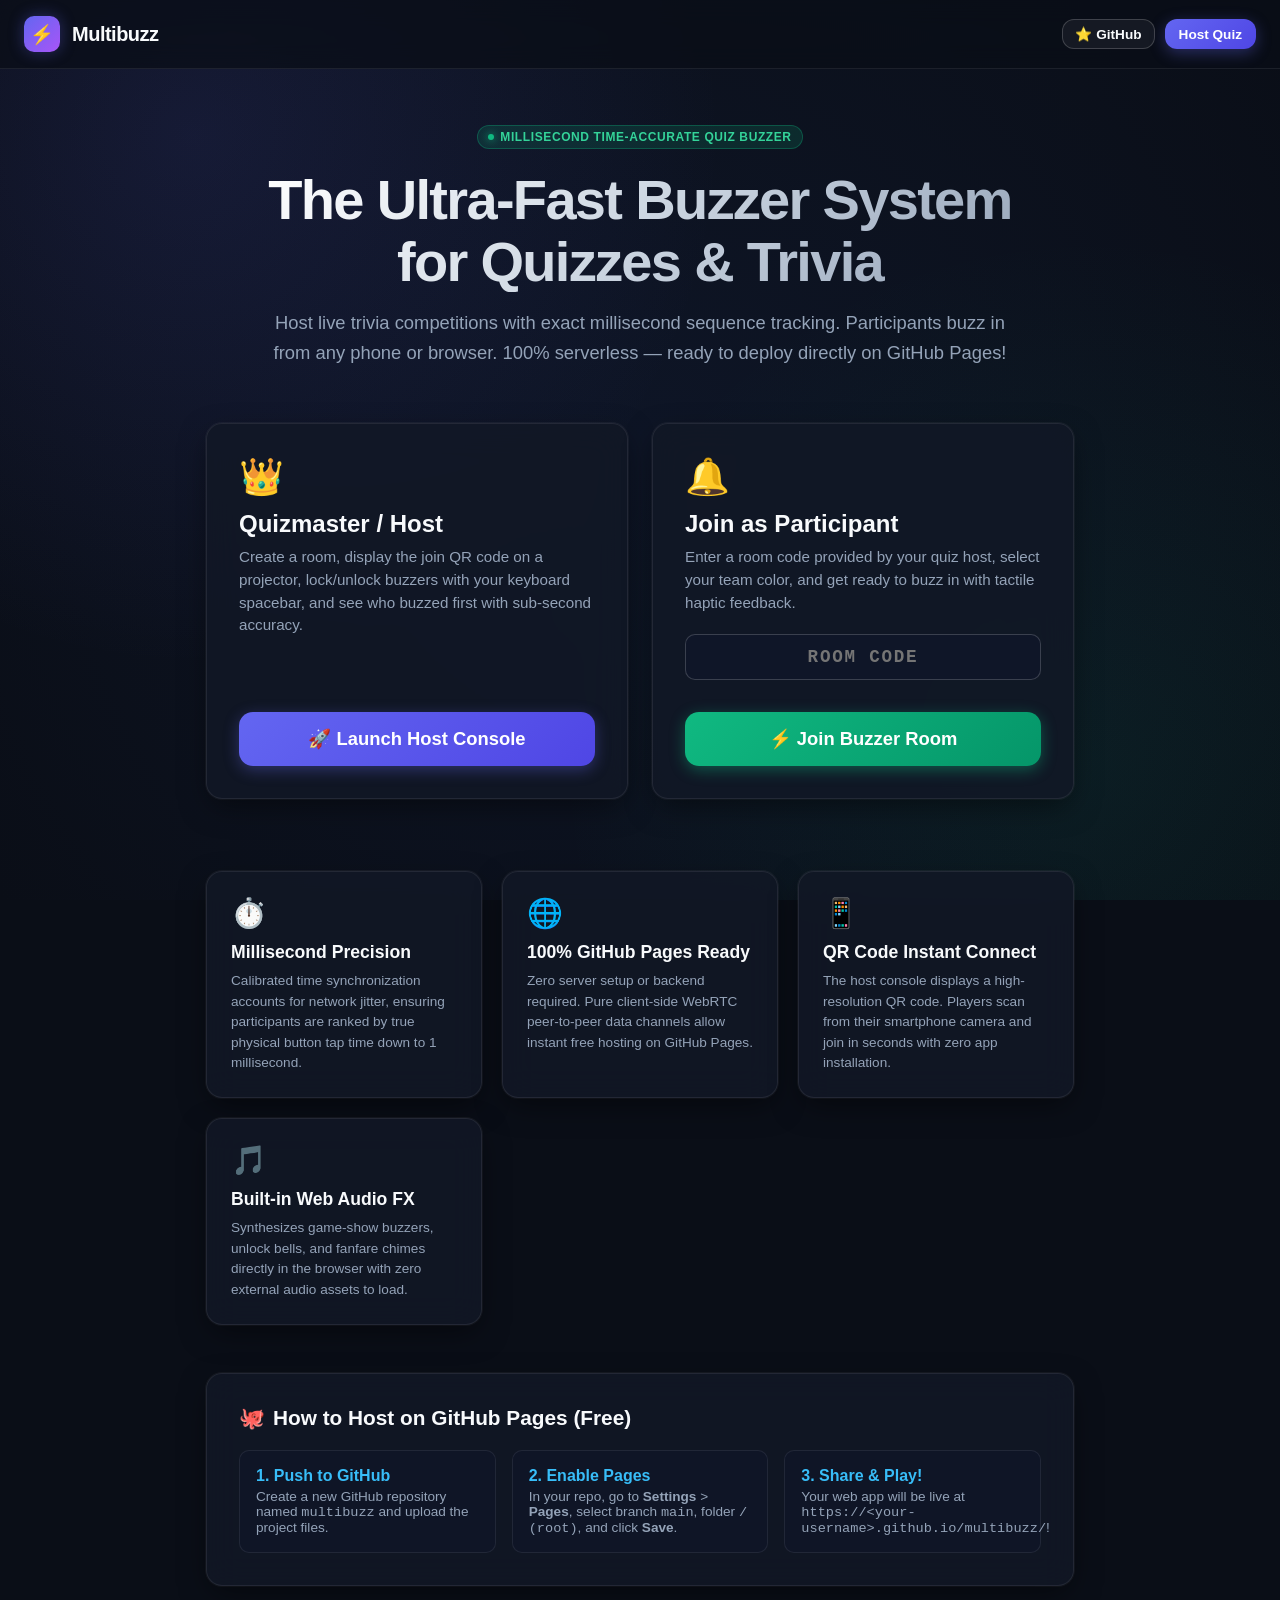
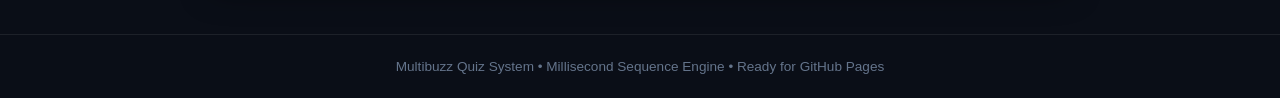
==== index.html @ fe8eecef "Initial release of Multibuzz quiz buzzer system" ====
<!DOCTYPE html>
<html lang="en">
<head>
    <meta charset="UTF-8">
    <meta name="viewport" content="width=device-width, initial-scale=1.0">
    <title>Multibuzz - Real-Time Quiz Buzzer System</title>
    <link rel="stylesheet" href="css/styles.css">
    <style>
        .hero {
            text-align: center;
            padding: 3.5rem 1rem 2rem 1rem;
            max-width: 800px;
            margin: 0 auto;
        }
        .hero h1 {
            font-size: clamp(2.2rem, 5vw, 3.5rem);
            font-weight: 900;
            line-height: 1.1;
            letter-spacing: -0.03em;
            background: linear-gradient(135deg, #ffffff 0%, #cbd5e1 50%, #94a3b8 100%);
            -webkit-background-clip: text;
            -webkit-text-fill-color: transparent;
        }
        .hero p {
            font-size: 1.15rem;
            color: var(--text-muted);
            margin-top: 1rem;
            line-height: 1.6;
        }
        .action-cards {
            display: grid;
            grid-template-columns: repeat(auto-fit, minmax(320px, 1fr));
            gap: 1.5rem;
            max-width: 900px;
            margin: 1.5rem auto;
            width: 100%;
            padding: 0 1rem;
        }
        .feature-grid {
            display: grid;
            grid-template-columns: repeat(auto-fit, minmax(240px, 1fr));
            gap: 1.25rem;
            max-width: 900px;
            margin: 3rem auto;
            width: 100%;
            padding: 0 1rem;
        }
        .feature-card {
            padding: 1.5rem;
            display: flex;
            flex-direction: column;
            gap: 0.5rem;
        }
        .feature-icon {
            font-size: 1.8rem;
            margin-bottom: 0.25rem;
        }
    </style>
</head>
<body>
    <header>
        <a href="index.html" class="brand">
            <div class="brand-icon">⚡</div>
            <span>Multibuzz</span>
        </a>
        <div style="display: flex; gap: 10px;">
            <a href="https://github.com" target="_blank" class="btn btn-outline" style="font-size: 0.85rem; padding: 6px 12px;">
                ⭐ GitHub
            </a>
            <a href="host.html" class="btn btn-primary" style="font-size: 0.85rem; padding: 6px 14px;">
                Host Quiz
            </a>
        </div>
    </header>

    <main style="flex: 1; display: flex; flex-direction: column;">
        <!-- Hero Section -->
        <section class="hero">
            <div class="badge-live" style="margin-bottom: 1.25rem;">
                Millisecond Time-Accurate Quiz Buzzer
            </div>
            <h1>The Ultra-Fast Buzzer System for Quizzes & Trivia</h1>
            <p>
                Host live trivia competitions with exact millisecond sequence tracking. Participants buzz in from any phone or browser. 100% serverless — ready to deploy directly on GitHub Pages!
            </p>
        </section>

        <!-- Role Action Cards -->
        <section class="action-cards">
            <!-- Host Card -->
            <div class="glass-panel glass-panel-interactive" style="padding: 2rem; display: flex; flex-direction: column; justify-content: space-between;">
                <div>
                    <div style="font-size: 2.25rem; margin-bottom: 0.75rem;">👑</div>
                    <h2 style="font-size: 1.5rem; font-weight: 800;">Quizmaster / Host</h2>
                    <p style="color: var(--text-muted); font-size: 0.95rem; margin-top: 0.5rem; line-height: 1.5;">
                        Create a room, display the join QR code on a projector, lock/unlock buzzers with your keyboard spacebar, and see who buzzed first with sub-second accuracy.
                    </p>
                </div>
                <div style="margin-top: 2rem;">
                    <a href="host.html" class="btn btn-primary btn-lg" style="width: 100%;">
                        🚀 Launch Host Console
                    </a>
                </div>
            </div>

            <!-- Participant Join Card -->
            <div class="glass-panel glass-panel-interactive" style="padding: 2rem; display: flex; flex-direction: column; justify-content: space-between;">
                <div>
                    <div style="font-size: 2.25rem; margin-bottom: 0.75rem;">🔔</div>
                    <h2 style="font-size: 1.5rem; font-weight: 800;">Join as Participant</h2>
                    <p style="color: var(--text-muted); font-size: 0.95rem; margin-top: 0.5rem; line-height: 1.5;">
                        Enter a room code provided by your quiz host, select your team color, and get ready to buzz in with tactile haptic feedback.
                    </p>
                    <div style="margin-top: 1.25rem; display: flex; gap: 8px;">
                        <input id="quick-join-code" type="text" placeholder="ROOM CODE" maxlength="8" class="mono-timer" style="flex: 1; padding: 12px; border-radius: 10px; background: rgba(15,23,42,0.8); border: 1px solid var(--border-bright); color: var(--text-main); font-size: 1.1rem; font-weight: 700; text-transform: uppercase; text-align: center; letter-spacing: 0.1em; outline: none;">
                    </div>
                </div>
                <div style="margin-top: 2rem;">
                    <button id="btn-quick-join" class="btn btn-success btn-lg" style="width: 100%;">
                        ⚡ Join Buzzer Room
                    </button>
                </div>
            </div>
        </section>

        <!-- Feature Highlights -->
        <section class="feature-grid">
            <div class="glass-panel feature-card">
                <div class="feature-icon">⏱️</div>
                <h3 style="font-size: 1.1rem; font-weight: 700;">Millisecond Precision</h3>
                <p style="font-size: 0.85rem; color: var(--text-muted); line-height: 1.5;">
                    Calibrated time synchronization accounts for network jitter, ensuring participants are ranked by true physical button tap time down to 1 millisecond.
                </p>
            </div>

            <div class="glass-panel feature-card">
                <div class="feature-icon">🌐</div>
                <h3 style="font-size: 1.1rem; font-weight: 700;">100% GitHub Pages Ready</h3>
                <p style="font-size: 0.85rem; color: var(--text-muted); line-height: 1.5;">
                    Zero server setup or backend required. Pure client-side WebRTC peer-to-peer data channels allow instant free hosting on GitHub Pages.
                </p>
            </div>

            <div class="glass-panel feature-card">
                <div class="feature-icon">📱</div>
                <h3 style="font-size: 1.1rem; font-weight: 700;">QR Code Instant Connect</h3>
                <p style="font-size: 0.85rem; color: var(--text-muted); line-height: 1.5;">
                    The host console displays a high-resolution QR code. Players scan from their smartphone camera and join in seconds with zero app installation.
                </p>
            </div>

            <div class="glass-panel feature-card">
                <div class="feature-icon">🎵</div>
                <h3 style="font-size: 1.1rem; font-weight: 700;">Built-in Web Audio FX</h3>
                <p style="font-size: 0.85rem; color: var(--text-muted); line-height: 1.5;">
                    Synthesizes game-show buzzers, unlock bells, and fanfare chimes directly in the browser with zero external audio assets to load.
                </p>
            </div>
        </section>

        <!-- Deployment Guide Callout -->
        <section style="max-width: 900px; margin: 0 auto 3rem auto; width: 100%; padding: 0 1rem;">
            <div class="glass-panel" style="padding: 2rem;">
                <h3 style="font-size: 1.3rem; font-weight: 800; display: flex; align-items: center; gap: 8px;">
                    <span>🐙</span> How to Host on GitHub Pages (Free)
                </h3>
                <div style="display: grid; grid-template-columns: repeat(auto-fit, minmax(220px, 1fr)); gap: 1rem; margin-top: 1.25rem;">
                    <div style="background: rgba(15,23,42,0.6); padding: 1rem; border-radius: 10px; border: 1px solid var(--border-color);">
                        <div style="font-weight: 700; color: #38bdf8; margin-bottom: 4px;">1. Push to GitHub</div>
                        <p style="font-size: 0.85rem; color: var(--text-muted);">
                            Create a new GitHub repository named <code>multibuzz</code> and upload the project files.
                        </p>
                    </div>

                    <div style="background: rgba(15,23,42,0.6); padding: 1rem; border-radius: 10px; border: 1px solid var(--border-color);">
                        <div style="font-weight: 700; color: #38bdf8; margin-bottom: 4px;">2. Enable Pages</div>
                        <p style="font-size: 0.85rem; color: var(--text-muted);">
                            In your repo, go to <strong>Settings</strong> &gt; <strong>Pages</strong>, select branch <code>main</code>, folder <code>/ (root)</code>, and click <strong>Save</strong>.
                        </p>
                    </div>

                    <div style="background: rgba(15,23,42,0.6); padding: 1rem; border-radius: 10px; border: 1px solid var(--border-color);">
                        <div style="font-weight: 700; color: #38bdf8; margin-bottom: 4px;">3. Share &amp; Play!</div>
                        <p style="font-size: 0.85rem; color: var(--text-muted);">
                            Your web app will be live at <code>https://&lt;your-username&gt;.github.io/multibuzz/</code>!
                        </p>
                    </div>
                </div>
            </div>
        </section>
    </main>

    <footer style="text-align: center; padding: 1.5rem; border-top: 1px solid var(--border-color); color: var(--text-dim); font-size: 0.85rem;">
        Multibuzz Quiz System &bull; Millisecond Sequence Engine &bull; Ready for GitHub Pages
    </footer>

    <script>
        document.getElementById('btn-quick-join').addEventListener('click', () => {
            const code = document.getElementById('quick-join-code').value.trim();
            if (code) {
                window.location.href = `play.html?room=${encodeURIComponent(code)}`;
            } else {
                window.location.href = 'play.html';
            }
        });

        document.getElementById('quick-join-code').addEventListener('keydown', (e) => {
            if (e.key === 'Enter') {
                document.getElementById('btn-quick-join').click();
            }
        });
    </script>
</body>
</html>
---- css/styles.css ----
/* Multibuzz - Modern High-Contrast Quiz Buzzer Stylesheet */
:root {
    --bg-dark: #0a0e17;
    --bg-card: rgba(18, 24, 38, 0.85);
    --bg-card-hover: rgba(28, 36, 56, 0.95);
    --border-color: rgba(255, 255, 255, 0.08);
    --border-bright: rgba(255, 255, 255, 0.18);
    
    --primary: #6366f1;
    --primary-glow: rgba(99, 102, 241, 0.35);
    --success: #10b981;
    --success-glow: rgba(16, 185, 129, 0.4);
    --warning: #f59e0b;
    --warning-glow: rgba(245, 158, 11, 0.4);
    --danger: #ef4444;
    --danger-glow: rgba(239, 68, 68, 0.4);
    
    --text-main: #f8fafc;
    --text-muted: #94a3b8;
    --text-dim: #64748b;

    --buzzer-red: #ef4444;
    --buzzer-red-dark: #991b1b;
    --buzzer-green: #10b981;
    --buzzer-green-dark: #065f46;
}

* {
    box-sizing: border-box;
    margin: 0;
    padding: 0;
    -webkit-tap-highlight-color: transparent;
}

body {
    background-color: var(--bg-dark);
    background-image: 
        radial-gradient(circle at 15% 15%, rgba(99, 102, 241, 0.12) 0%, transparent 40%),
        radial-gradient(circle at 85% 85%, rgba(16, 185, 129, 0.08) 0%, transparent 40%),
        radial-gradient(circle at 50% 50%, rgba(15, 23, 42, 0.8) 0%, var(--bg-dark) 100%);
    background-attachment: fixed;
    color: var(--text-main);
    font-family: -apple-system, BlinkMacSystemFont, "Segoe UI", Roboto, "Helvetica Neue", Arial, sans-serif;
    min-height: 100vh;
    display: flex;
    flex-direction: column;
    overflow-x: hidden;
}

/* Glassmorphism Cards */
.glass-panel {
    background: var(--bg-card);
    backdrop-filter: blur(16px);
    -webkit-backdrop-filter: blur(16px);
    border: 1px solid var(--border-color);
    border-radius: 16px;
    box-shadow: 0 10px 30px -5px rgba(0, 0, 0, 0.5), 0 0 0 1px rgba(255, 255, 255, 0.05);
}

.glass-panel-interactive {
    transition: all 0.25s ease;
}

.glass-panel-interactive:hover {
    border-color: var(--border-bright);
    box-shadow: 0 15px 35px -5px rgba(0, 0, 0, 0.6), 0 0 20px var(--primary-glow);
    transform: translateY(-2px);
}

/* Header & Navigation */
header {
    display: flex;
    justify-content: space-between;
    align-items: center;
    padding: 1rem 1.5rem;
    border-bottom: 1px solid var(--border-color);
    background: rgba(10, 14, 23, 0.75);
    backdrop-filter: blur(12px);
    position: sticky;
    top: 0;
    z-index: 50;
}

.brand {
    display: flex;
    align-items: center;
    gap: 0.75rem;
    text-decoration: none;
    color: var(--text-main);
    font-weight: 700;
    font-size: 1.25rem;
    letter-spacing: -0.025em;
}

.brand-icon {
    width: 36px;
    height: 36px;
    background: linear-gradient(135deg, #6366f1, #a855f7);
    border-radius: 10px;
    display: flex;
    align-items: center;
    justify-content: center;
    font-size: 1.2rem;
    box-shadow: 0 0 15px var(--primary-glow);
}

.badge-live {
    display: inline-flex;
    align-items: center;
    gap: 6px;
    padding: 4px 10px;
    background: rgba(16, 185, 129, 0.15);
    border: 1px solid rgba(16, 185, 129, 0.3);
    color: #34d399;
    border-radius: 20px;
    font-size: 0.75rem;
    font-weight: 600;
    text-transform: uppercase;
    letter-spacing: 0.05em;
}

.badge-live::before {
    content: '';
    width: 6px;
    height: 6px;
    border-radius: 50%;
    background-color: #10b981;
    box-shadow: 0 0 8px #10b981;
    animation: pulse 1.5s infinite;
}

/* Typography & Timers */
.mono-timer {
    font-family: "JetBrains Mono", "SF Mono", Consolas, Monaco, monospace;
    font-variant-numeric: tabular-nums;
    letter-spacing: -0.03em;
}

/* Buttons */
.btn {
    display: inline-flex;
    align-items: center;
    justify-content: center;
    gap: 0.5rem;
    padding: 0.75rem 1.5rem;
    border-radius: 12px;
    font-weight: 600;
    font-size: 0.95rem;
    cursor: pointer;
    border: none;
    outline: none;
    transition: all 0.2s cubic-bezier(0.16, 1, 0.3, 1);
    text-decoration: none;
    user-select: none;
}

.btn-primary {
    background: linear-gradient(135deg, #6366f1, #4f46e5);
    color: white;
    box-shadow: 0 4px 15px var(--primary-glow);
}

.btn-primary:hover {
    background: linear-gradient(135deg, #4f46e5, #4338ca);
    box-shadow: 0 6px 20px rgba(99, 102, 241, 0.5);
    transform: translateY(-1px);
}

.btn-success {
    background: linear-gradient(135deg, #10b981, #059669);
    color: white;
    box-shadow: 0 4px 15px var(--success-glow);
}

.btn-success:hover {
    background: linear-gradient(135deg, #059669, #047857);
    transform: translateY(-1px);
}

.btn-danger {
    background: linear-gradient(135deg, #ef4444, #dc2626);
    color: white;
    box-shadow: 0 4px 15px var(--danger-glow);
}

.btn-danger:hover {
    background: linear-gradient(135deg, #dc2626, #b91c1c);
    transform: translateY(-1px);
}

.btn-warning {
    background: linear-gradient(135deg, #f59e0b, #d97706);
    color: white;
    box-shadow: 0 4px 15px var(--warning-glow);
}

.btn-warning:hover {
    background: linear-gradient(135deg, #d97706, #b45309);
    transform: translateY(-1px);
}

.btn-outline {
    background: rgba(255, 255, 255, 0.05);
    border: 1px solid var(--border-bright);
    color: var(--text-main);
}

.btn-outline:hover {
    background: rgba(255, 255, 255, 0.1);
    border-color: rgba(255, 255, 255, 0.3);
}

.btn-lg {
    padding: 1rem 2rem;
    font-size: 1.15rem;
    border-radius: 14px;
}

.btn-icon {
    width: 42px;
    height: 42px;
    padding: 0;
    border-radius: 10px;
    display: inline-flex;
    align-items: center;
    justify-content: center;
}

/* Giant Buzzer Button (Participant View) */
.buzzer-stage {
    display: flex;
    flex-direction: column;
    align-items: center;
    justify-content: center;
    flex: 1;
    padding: 1.5rem;
    width: 100%;
    max-width: 500px;
    margin: 0 auto;
}

.buzzer-housing {
    position: relative;
    width: min(80vw, 320px);
    height: min(80vw, 320px);
    border-radius: 50%;
    background: linear-gradient(145deg, #1e293b, #0f172a);
    box-shadow: 
        0 20px 50px rgba(0, 0, 0, 0.8),
        inset 0 2px 4px rgba(255, 255, 255, 0.2),
        inset 0 -4px 8px rgba(0, 0, 0, 0.7);
    padding: 22px;
    display: flex;
    align-items: center;
    justify-content: center;
    transition: all 0.3s cubic-bezier(0.16, 1, 0.3, 1);
}

.buzzer-housing.active-glow {
    box-shadow: 
        0 0 60px rgba(16, 185, 129, 0.5),
        0 20px 50px rgba(0, 0, 0, 0.8),
        inset 0 0 20px rgba(16, 185, 129, 0.3);
    animation: ring-pulse 1.8s infinite;
}

.buzzer-housing.locked-glow {
    box-shadow: 
        0 20px 40px rgba(0, 0, 0, 0.8),
        inset 0 2px 4px rgba(255, 255, 255, 0.05);
}

.buzzer-button {
    position: relative;
    width: 100%;
    height: 100%;
    border-radius: 50%;
    border: none;
    outline: none;
    cursor: pointer;
    user-select: none;
    touch-action: manipulation;
    font-weight: 800;
    text-transform: uppercase;
    letter-spacing: 0.05em;
    font-size: 1.8rem;
    color: white;
    display: flex;
    flex-direction: column;
    align-items: center;
    justify-content: center;
    gap: 8px;
    transition: transform 0.08s ease, filter 0.15s ease, background 0.2s ease;
}

/* Locked Buzzer State */
.buzzer-button.state-locked {
    background: radial-gradient(circle at 35% 35%, #475569 0%, #1e293b 70%, #0f172a 100%);
    box-shadow: 
        0 14px 0 #090d16,
        0 20px 30px rgba(0, 0, 0, 0.7),
        inset 0 3px 6px rgba(255, 255, 255, 0.2);
    cursor: not-allowed;
    filter: grayscale(0.5);
    opacity: 0.85;
}

/* Ready / Unlocked Buzzer State */
.buzzer-button.state-ready {
    background: radial-gradient(circle at 35% 30%, #34d399 0%, #10b981 40%, #047857 85%, #064e3b 100%);
    box-shadow: 
        0 16px 0 #064e3b,
        0 25px 40px rgba(16, 185, 129, 0.45),
        inset 0 4px 8px rgba(255, 255, 255, 0.4),
        inset 0 -6px 12px rgba(0, 0, 0, 0.4);
    cursor: pointer;
    animation: ready-bounce 2s infinite ease-in-out;
}

/* Pressed / Active Touch State */
.buzzer-button.state-ready:active,
.buzzer-button.state-ready.pressed {
    transform: translateY(12px);
    box-shadow: 
        0 4px 0 #064e3b,
        0 10px 20px rgba(16, 185, 129, 0.6),
        inset 0 2px 4px rgba(255, 255, 255, 0.4);
}

/* Buzzed State */
.buzzer-button.state-buzzed {
    background: radial-gradient(circle at 35% 30%, #fbbf24 0%, #f59e0b 50%, #b45309 100%);
    box-shadow: 
        0 6px 0 #78350f,
        0 15px 30px rgba(245, 158, 11, 0.4),
        inset 0 3px 6px rgba(255, 255, 255, 0.3);
    transform: translateY(10px);
}

/* Host Dashboard Buzz Sequence Table */
.buzz-list {
    display: flex;
    flex-direction: column;
    gap: 0.75rem;
    margin-top: 1rem;
}

.buzz-card {
    display: grid;
    grid-template-columns: 54px 1fr auto auto;
    align-items: center;
    gap: 1rem;
    padding: 0.9rem 1.25rem;
    background: rgba(30, 41, 59, 0.7);
    border: 1px solid var(--border-color);
    border-radius: 14px;
    transition: all 0.25s cubic-bezier(0.16, 1, 0.3, 1);
    animation: slideIn 0.3s cubic-bezier(0.16, 1, 0.3, 1);
}

.buzz-card:hover {
    background: rgba(30, 41, 59, 0.95);
    border-color: var(--border-bright);
}

.buzz-card.rank-1 {
    background: linear-gradient(90deg, rgba(245, 158, 11, 0.18) 0%, rgba(30, 41, 59, 0.85) 100%);
    border: 1px solid rgba(245, 158, 11, 0.5);
    box-shadow: 0 4px 20px rgba(245, 158, 11, 0.2);
}

.buzz-card.rank-2 {
    background: linear-gradient(90deg, rgba(148, 163, 184, 0.15) 0%, rgba(30, 41, 59, 0.85) 100%);
    border: 1px solid rgba(148, 163, 184, 0.35);
}

.buzz-card.rank-3 {
    background: linear-gradient(90deg, rgba(217, 119, 6, 0.15) 0%, rgba(30, 41, 59, 0.85) 100%);
    border: 1px solid rgba(217, 119, 6, 0.35);
}

.rank-badge {
    width: 44px;
    height: 44px;
    border-radius: 12px;
    display: flex;
    align-items: center;
    justify-content: center;
    font-weight: 800;
    font-size: 1.15rem;
    background: rgba(255, 255, 255, 0.05);
    border: 1px solid var(--border-bright);
    color: var(--text-muted);
}

.rank-1 .rank-badge {
    background: linear-gradient(135deg, #fbbf24, #d97706);
    color: #0f172a;
    border: none;
    box-shadow: 0 0 15px rgba(245, 158, 11, 0.6);
}

.rank-2 .rank-badge {
    background: linear-gradient(135deg, #e2e8f0, #94a3b8);
    color: #0f172a;
    border: none;
}

.rank-3 .rank-badge {
    background: linear-gradient(135deg, #d97706, #78350f);
    color: white;
    border: none;
}

.team-info {
    display: flex;
    flex-direction: column;
    gap: 3px;
    min-width: 0;
}

.team-name {
    font-weight: 700;
    font-size: 1.1rem;
    white-space: nowrap;
    overflow: hidden;
    text-overflow: ellipsis;
    color: var(--text-main);
}

.team-meta {
    font-size: 0.8rem;
    color: var(--text-dim);
    display: flex;
    align-items: center;
    gap: 8px;
}

.time-pill {
    padding: 6px 14px;
    background: rgba(15, 23, 42, 0.8);
    border: 1px solid var(--border-bright);
    border-radius: 10px;
    font-size: 1.05rem;
    font-weight: 700;
    color: #38bdf8;
    text-align: right;
    display: flex;
    flex-direction: column;
    align-items: flex-end;
}

.time-delta {
    font-size: 0.75rem;
    color: var(--text-muted);
    font-weight: 500;
}

.time-delta.leader {
    color: #34d399;
}

/* QR Code Modal / Container */
.qr-box {
    background: white;
    padding: 16px;
    border-radius: 16px;
    display: inline-flex;
    align-items: center;
    justify-content: center;
    box-shadow: 0 10px 25px rgba(0, 0, 0, 0.5);
}

/* Animations */
@keyframes ring-pulse {
    0% {
        box-shadow: 0 0 0 0 rgba(16, 185, 129, 0.6);
    }
    70% {
        box-shadow: 0 0 0 25px rgba(16, 185, 129, 0);
    }
    100% {
        box-shadow: 0 0 0 0 rgba(16, 185, 129, 0);
    }
}

@keyframes ready-bounce {
    0%, 100% {
        transform: scale(1);
    }
    50% {
        transform: scale(1.02);
    }
}

@keyframes pulse {
    0%, 100% {
        opacity: 1;
        transform: scale(1);
    }
    50% {
        opacity: 0.4;
        transform: scale(0.9);
    }
}

@keyframes slideIn {
    from {
        opacity: 0;
        transform: translateY(10px);
    }
    to {
        opacity: 1;
        transform: translateY(0);
    }
}

/* Responsive adjustments */
@media (max-width: 640px) {
    .buzz-card {
        grid-template-columns: 42px 1fr auto;
        gap: 0.75rem;
        padding: 0.75rem;
    }
    .buzz-actions {
        display: none; /* Can be expanded in tap view */
    }
    .time-pill {
        font-size: 0.95rem;
        padding: 4px 10px;
    }
    header {
        padding: 0.75rem 1rem;
    }
}
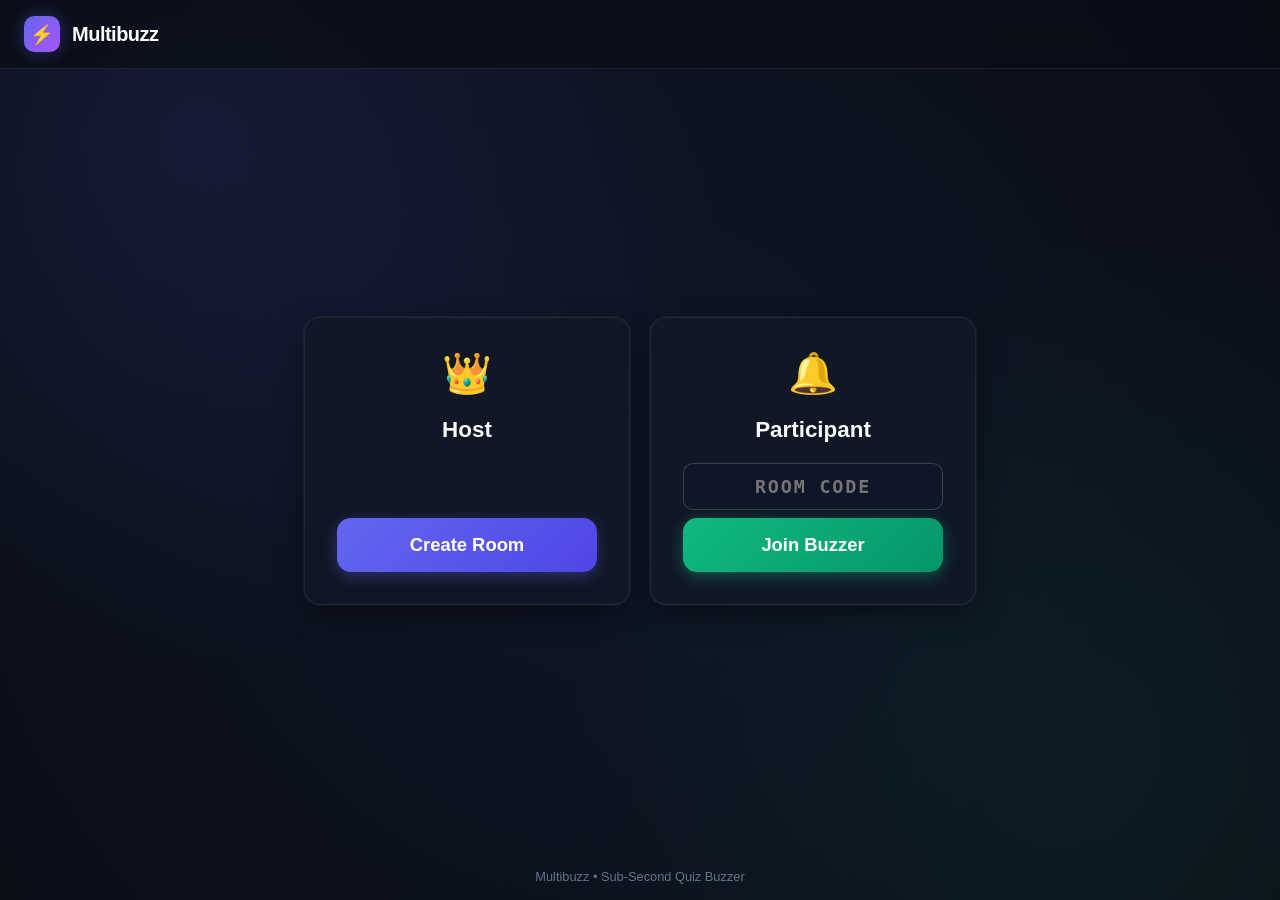
==== commit f30b0140: "Streamline UI: minimize text and eliminate unnecessary copy while retaining all core features" ====
--- a/index.html
+++ b/index.html
@@ -3,195 +3,60 @@
 <head>
     <meta charset="UTF-8">
     <meta name="viewport" content="width=device-width, initial-scale=1.0">
-    <title>Multibuzz - Real-Time Quiz Buzzer System</title>
+    <title>Multibuzz</title>
     <link rel="stylesheet" href="css/styles.css">
     <style>
-        .hero {
-            text-align: center;
-            padding: 3.5rem 1rem 2rem 1rem;
-            max-width: 800px;
-            margin: 0 auto;
+        .portal-grid {
+            display: grid;
+            grid-template-columns: repeat(auto-fit, minmax(280px, 1fr));
+            gap: 1.25rem;
+            max-width: 720px;
+            width: 100%;
+            margin: auto;
+            padding: 1.5rem;
         }
-        .hero h1 {
-            font-size: clamp(2.2rem, 5vw, 3.5rem);
-            font-weight: 900;
-            line-height: 1.1;
-            letter-spacing: -0.03em;
-            background: linear-gradient(135deg, #ffffff 0%, #cbd5e1 50%, #94a3b8 100%);
-            -webkit-background-clip: text;
-            -webkit-text-fill-color: transparent;
-        }
-        .hero p {
-            font-size: 1.15rem;
-            color: var(--text-muted);
-            margin-top: 1rem;
-            line-height: 1.6;
-        }
-        .action-cards {
-            display: grid;
-            grid-template-columns: repeat(auto-fit, minmax(320px, 1fr));
-            gap: 1.5rem;
-            max-width: 900px;
-            margin: 1.5rem auto;
-            width: 100%;
-            padding: 0 1rem;
-        }
-        .feature-grid {
-            display: grid;
-            grid-template-columns: repeat(auto-fit, minmax(240px, 1fr));
-            gap: 1.25rem;
-            max-width: 900px;
-            margin: 3rem auto;
-            width: 100%;
-            padding: 0 1rem;
-        }
-        .feature-card {
-            padding: 1.5rem;
+        .portal-card {
+            padding: 2rem;
             display: flex;
             flex-direction: column;
-            gap: 0.5rem;
-        }
-        .feature-icon {
-            font-size: 1.8rem;
-            margin-bottom: 0.25rem;
+            gap: 1.25rem;
+            text-align: center;
         }
     </style>
 </head>
-<body>
+<body style="min-height: 100vh; display: flex; flex-direction: column; justify-content: space-between;">
     <header>
         <a href="index.html" class="brand">
             <div class="brand-icon">⚡</div>
             <span>Multibuzz</span>
         </a>
-        <div style="display: flex; gap: 10px;">
-            <a href="https://github.com" target="_blank" class="btn btn-outline" style="font-size: 0.85rem; padding: 6px 12px;">
-                ⭐ GitHub
-            </a>
-            <a href="host.html" class="btn btn-primary" style="font-size: 0.85rem; padding: 6px 14px;">
-                Host Quiz
+    </header>
+
+    <main class="portal-grid">
+        <!-- Host Portal -->
+        <div class="glass-panel portal-card">
+            <div style="font-size: 2.5rem;">👑</div>
+            <h2 style="font-size: 1.4rem; font-weight: 800;">Host</h2>
+            <a href="host.html" class="btn btn-primary btn-lg" style="margin-top: auto;">
+                Create Room
             </a>
         </div>
-    </header>
 
-    <main style="flex: 1; display: flex; flex-direction: column;">
-        <!-- Hero Section -->
-        <section class="hero">
-            <div class="badge-live" style="margin-bottom: 1.25rem;">
-                Millisecond Time-Accurate Quiz Buzzer
+        <!-- Join Portal -->
+        <div class="glass-panel portal-card">
+            <div style="font-size: 2.5rem;">🔔</div>
+            <h2 style="font-size: 1.4rem; font-weight: 800;">Participant</h2>
+            <div style="display: flex; flex-direction: column; gap: 8px;">
+                <input id="quick-join-code" type="text" placeholder="ROOM CODE" maxlength="8" class="mono-timer" style="width: 100%; padding: 12px; border-radius: 10px; background: rgba(15,23,42,0.8); border: 1px solid var(--border-bright); color: var(--text-main); font-size: 1.15rem; font-weight: 700; text-transform: uppercase; text-align: center; letter-spacing: 0.1em; outline: none;">
+                <button id="btn-quick-join" class="btn btn-success btn-lg">
+                    Join Buzzer
+                </button>
             </div>
-            <h1>The Ultra-Fast Buzzer System for Quizzes & Trivia</h1>
-            <p>
-                Host live trivia competitions with exact millisecond sequence tracking. Participants buzz in from any phone or browser. 100% serverless — ready to deploy directly on GitHub Pages!
-            </p>
-        </section>
-
-        <!-- Role Action Cards -->
-        <section class="action-cards">
-            <!-- Host Card -->
-            <div class="glass-panel glass-panel-interactive" style="padding: 2rem; display: flex; flex-direction: column; justify-content: space-between;">
-                <div>
-                    <div style="font-size: 2.25rem; margin-bottom: 0.75rem;">👑</div>
-                    <h2 style="font-size: 1.5rem; font-weight: 800;">Quizmaster / Host</h2>
-                    <p style="color: var(--text-muted); font-size: 0.95rem; margin-top: 0.5rem; line-height: 1.5;">
-                        Create a room, display the join QR code on a projector, lock/unlock buzzers with your keyboard spacebar, and see who buzzed first with sub-second accuracy.
-                    </p>
-                </div>
-                <div style="margin-top: 2rem;">
-                    <a href="host.html" class="btn btn-primary btn-lg" style="width: 100%;">
-                        🚀 Launch Host Console
-                    </a>
-                </div>
-            </div>
-
-            <!-- Participant Join Card -->
-            <div class="glass-panel glass-panel-interactive" style="padding: 2rem; display: flex; flex-direction: column; justify-content: space-between;">
-                <div>
-                    <div style="font-size: 2.25rem; margin-bottom: 0.75rem;">🔔</div>
-                    <h2 style="font-size: 1.5rem; font-weight: 800;">Join as Participant</h2>
-                    <p style="color: var(--text-muted); font-size: 0.95rem; margin-top: 0.5rem; line-height: 1.5;">
-                        Enter a room code provided by your quiz host, select your team color, and get ready to buzz in with tactile haptic feedback.
-                    </p>
-                    <div style="margin-top: 1.25rem; display: flex; gap: 8px;">
-                        <input id="quick-join-code" type="text" placeholder="ROOM CODE" maxlength="8" class="mono-timer" style="flex: 1; padding: 12px; border-radius: 10px; background: rgba(15,23,42,0.8); border: 1px solid var(--border-bright); color: var(--text-main); font-size: 1.1rem; font-weight: 700; text-transform: uppercase; text-align: center; letter-spacing: 0.1em; outline: none;">
-                    </div>
-                </div>
-                <div style="margin-top: 2rem;">
-                    <button id="btn-quick-join" class="btn btn-success btn-lg" style="width: 100%;">
-                        ⚡ Join Buzzer Room
-                    </button>
-                </div>
-            </div>
-        </section>
-
-        <!-- Feature Highlights -->
-        <section class="feature-grid">
-            <div class="glass-panel feature-card">
-                <div class="feature-icon">⏱️</div>
-                <h3 style="font-size: 1.1rem; font-weight: 700;">Millisecond Precision</h3>
-                <p style="font-size: 0.85rem; color: var(--text-muted); line-height: 1.5;">
-                    Calibrated time synchronization accounts for network jitter, ensuring participants are ranked by true physical button tap time down to 1 millisecond.
-                </p>
-            </div>
-
-            <div class="glass-panel feature-card">
-                <div class="feature-icon">🌐</div>
-                <h3 style="font-size: 1.1rem; font-weight: 700;">100% GitHub Pages Ready</h3>
-                <p style="font-size: 0.85rem; color: var(--text-muted); line-height: 1.5;">
-                    Zero server setup or backend required. Pure client-side WebRTC peer-to-peer data channels allow instant free hosting on GitHub Pages.
-                </p>
-            </div>
-
-            <div class="glass-panel feature-card">
-                <div class="feature-icon">📱</div>
-                <h3 style="font-size: 1.1rem; font-weight: 700;">QR Code Instant Connect</h3>
-                <p style="font-size: 0.85rem; color: var(--text-muted); line-height: 1.5;">
-                    The host console displays a high-resolution QR code. Players scan from their smartphone camera and join in seconds with zero app installation.
-                </p>
-            </div>
-
-            <div class="glass-panel feature-card">
-                <div class="feature-icon">🎵</div>
-                <h3 style="font-size: 1.1rem; font-weight: 700;">Built-in Web Audio FX</h3>
-                <p style="font-size: 0.85rem; color: var(--text-muted); line-height: 1.5;">
-                    Synthesizes game-show buzzers, unlock bells, and fanfare chimes directly in the browser with zero external audio assets to load.
-                </p>
-            </div>
-        </section>
-
-        <!-- Deployment Guide Callout -->
-        <section style="max-width: 900px; margin: 0 auto 3rem auto; width: 100%; padding: 0 1rem;">
-            <div class="glass-panel" style="padding: 2rem;">
-                <h3 style="font-size: 1.3rem; font-weight: 800; display: flex; align-items: center; gap: 8px;">
-                    <span>🐙</span> How to Host on GitHub Pages (Free)
-                </h3>
-                <div style="display: grid; grid-template-columns: repeat(auto-fit, minmax(220px, 1fr)); gap: 1rem; margin-top: 1.25rem;">
-                    <div style="background: rgba(15,23,42,0.6); padding: 1rem; border-radius: 10px; border: 1px solid var(--border-color);">
-                        <div style="font-weight: 700; color: #38bdf8; margin-bottom: 4px;">1. Push to GitHub</div>
-                        <p style="font-size: 0.85rem; color: var(--text-muted);">
-                            Create a new GitHub repository named <code>multibuzz</code> and upload the project files.
-                        </p>
-                    </div>
-
-                    <div style="background: rgba(15,23,42,0.6); padding: 1rem; border-radius: 10px; border: 1px solid var(--border-color);">
-                        <div style="font-weight: 700; color: #38bdf8; margin-bottom: 4px;">2. Enable Pages</div>
-                        <p style="font-size: 0.85rem; color: var(--text-muted);">
-                            In your repo, go to <strong>Settings</strong> &gt; <strong>Pages</strong>, select branch <code>main</code>, folder <code>/ (root)</code>, and click <strong>Save</strong>.
-                        </p>
-                    </div>
-
-                    <div style="background: rgba(15,23,42,0.6); padding: 1rem; border-radius: 10px; border: 1px solid var(--border-color);">
-                        <div style="font-weight: 700; color: #38bdf8; margin-bottom: 4px;">3. Share &amp; Play!</div>
-                        <p style="font-size: 0.85rem; color: var(--text-muted);">
-                            Your web app will be live at <code>https://&lt;your-username&gt;.github.io/multibuzz/</code>!
-                        </p>
-                    </div>
-                </div>
-            </div>
-        </section>
+        </div>
     </main>
 
-    <footer style="text-align: center; padding: 1.5rem; border-top: 1px solid var(--border-color); color: var(--text-dim); font-size: 0.85rem;">
-        Multibuzz Quiz System &bull; Millisecond Sequence Engine &bull; Ready for GitHub Pages
+    <footer style="text-align: center; padding: 1rem; color: var(--text-dim); font-size: 0.8rem;">
+        Multibuzz &bull; Sub-Second Quiz Buzzer
     </footer>
 
     <script>
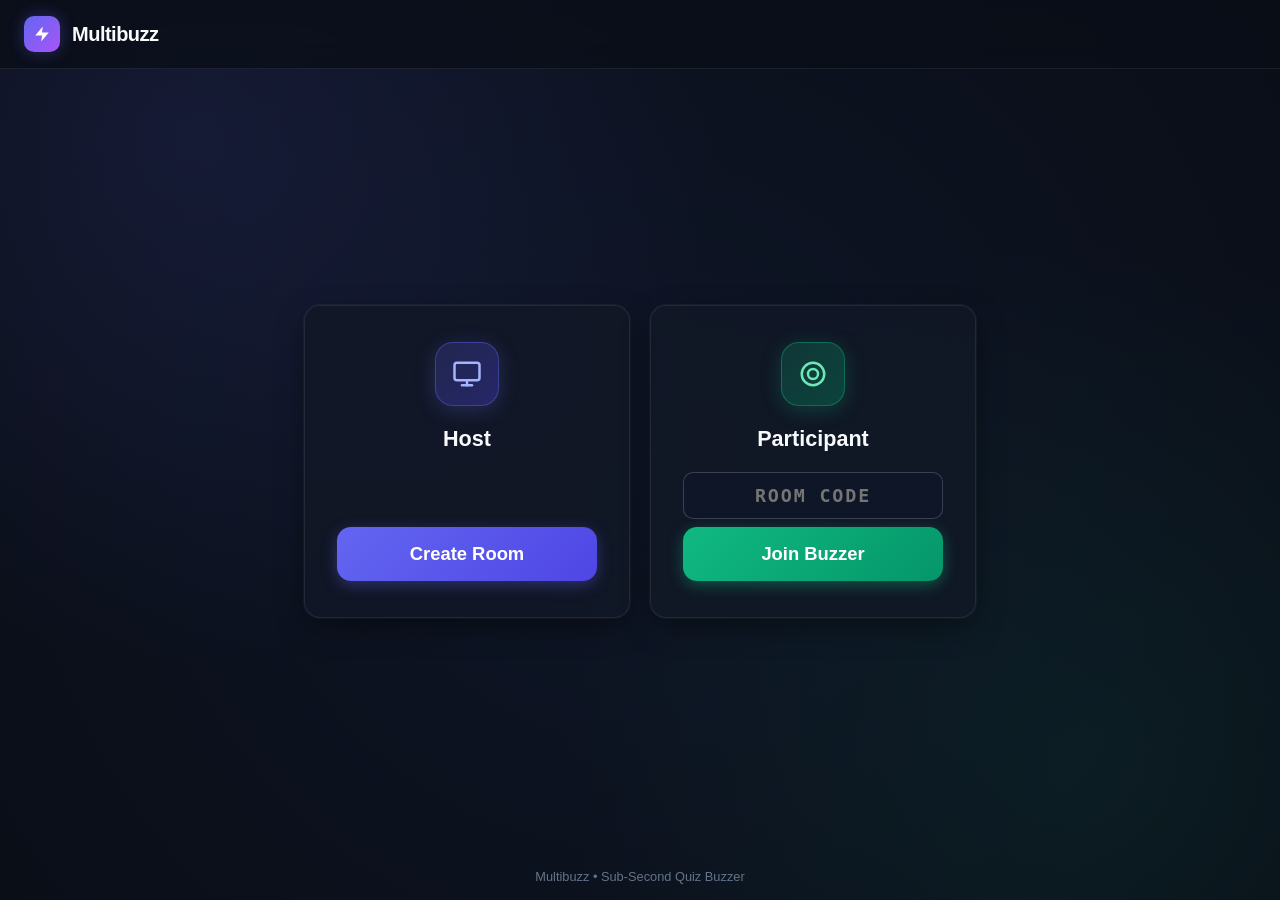
==== commit 354161e0: "Replace cartoon emojis with modern, professional SVG icons" ====
--- a/index.html
+++ b/index.html
@@ -16,7 +16,7 @@
             padding: 1.5rem;
         }
         .portal-card {
-            padding: 2rem;
+            padding: 2.25rem 2rem;
             display: flex;
             flex-direction: column;
             gap: 1.25rem;
@@ -27,7 +27,11 @@
 <body style="min-height: 100vh; display: flex; flex-direction: column; justify-content: space-between;">
     <header>
         <a href="index.html" class="brand">
-            <div class="brand-icon">⚡</div>
+            <div class="brand-icon">
+                <svg width="18" height="18" viewBox="0 0 24 24" fill="currentColor">
+                    <path d="M13 2L3 14h9l-1 8 10-12h-9l1-8z"/>
+                </svg>
+            </div>
             <span>Multibuzz</span>
         </a>
     </header>
@@ -35,8 +39,14 @@
     <main class="portal-grid">
         <!-- Host Portal -->
         <div class="glass-panel portal-card">
-            <div style="font-size: 2.5rem;">👑</div>
-            <h2 style="font-size: 1.4rem; font-weight: 800;">Host</h2>
+            <div class="icon-circle primary">
+                <svg width="30" height="30" viewBox="0 0 24 24" fill="none" stroke="currentColor" stroke-width="2" stroke-linecap="round" stroke-linejoin="round">
+                    <rect x="2" y="3" width="20" height="14" rx="2" ry="2"></rect>
+                    <line x1="8" y1="21" x2="16" y2="21"></line>
+                    <line x1="12" y1="17" x2="12" y2="21"></line>
+                </svg>
+            </div>
+            <h2 style="font-size: 1.35rem; font-weight: 800;">Host</h2>
             <a href="host.html" class="btn btn-primary btn-lg" style="margin-top: auto;">
                 Create Room
             </a>
@@ -44,8 +54,13 @@
 
         <!-- Join Portal -->
         <div class="glass-panel portal-card">
-            <div style="font-size: 2.5rem;">🔔</div>
-            <h2 style="font-size: 1.4rem; font-weight: 800;">Participant</h2>
+            <div class="icon-circle success">
+                <svg width="30" height="30" viewBox="0 0 24 24" fill="none" stroke="currentColor" stroke-width="2" stroke-linecap="round" stroke-linejoin="round">
+                    <circle cx="12" cy="12" r="9"></circle>
+                    <circle cx="12" cy="12" r="4"></circle>
+                </svg>
+            </div>
+            <h2 style="font-size: 1.35rem; font-weight: 800;">Participant</h2>
             <div style="display: flex; flex-direction: column; gap: 8px;">
                 <input id="quick-join-code" type="text" placeholder="ROOM CODE" maxlength="8" class="mono-timer" style="width: 100%; padding: 12px; border-radius: 10px; background: rgba(15,23,42,0.8); border: 1px solid var(--border-bright); color: var(--text-main); font-size: 1.15rem; font-weight: 700; text-transform: uppercase; text-align: center; letter-spacing: 0.1em; outline: none;">
                 <button id="btn-quick-join" class="btn btn-success btn-lg">
--- a/css/styles.css
+++ b/css/styles.css
@@ -100,8 +100,37 @@
     display: flex;
     align-items: center;
     justify-content: center;
-    font-size: 1.2rem;
+    color: white;
     box-shadow: 0 0 15px var(--primary-glow);
+}
+
+.icon-circle {
+    width: 64px;
+    height: 64px;
+    border-radius: 18px;
+    display: inline-flex;
+    align-items: center;
+    justify-content: center;
+    margin: 0 auto;
+    transition: transform 0.2s cubic-bezier(0.16, 1, 0.3, 1), box-shadow 0.2s ease;
+}
+
+.icon-circle.primary {
+    background: linear-gradient(135deg, rgba(99, 102, 241, 0.2), rgba(79, 70, 229, 0.35));
+    border: 1px solid rgba(99, 102, 241, 0.4);
+    color: #a5b4fc;
+    box-shadow: 0 4px 20px rgba(99, 102, 241, 0.25);
+}
+
+.icon-circle.success {
+    background: linear-gradient(135deg, rgba(16, 185, 129, 0.2), rgba(5, 150, 105, 0.35));
+    border: 1px solid rgba(16, 185, 129, 0.4);
+    color: #6ee7b7;
+    box-shadow: 0 4px 20px rgba(16, 185, 129, 0.25);
+}
+
+.portal-card:hover .icon-circle {
+    transform: scale(1.08);
 }
 
 .badge-live {
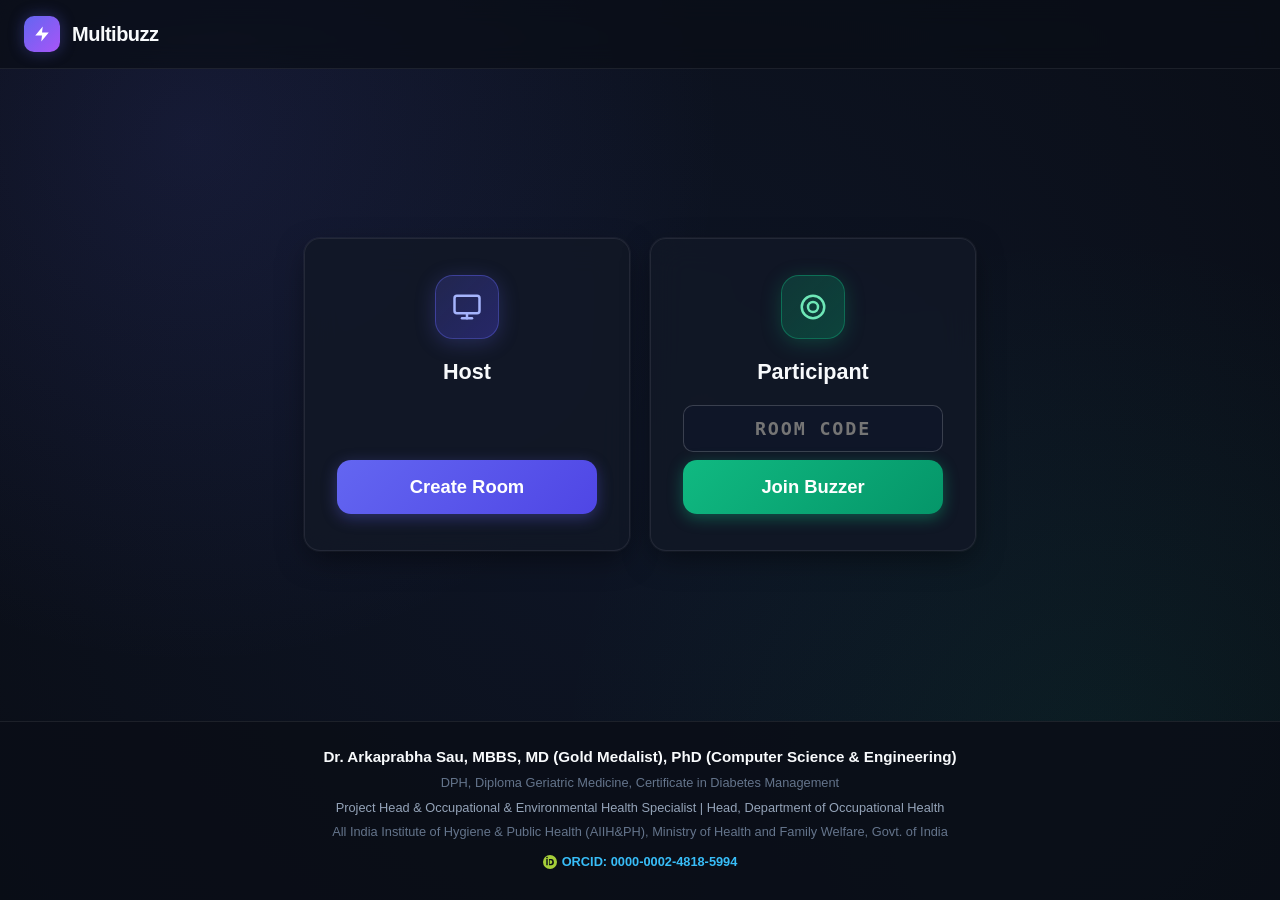
==== commit c0ad89f6: "Add developer attribution: Dr. Arkaprabha Sau (AIIH&PH, MoHFW, Govt. of India) and ORCID" ====
--- a/index.html
+++ b/index.html
@@ -70,8 +70,27 @@
         </div>
     </main>
 
-    <footer style="text-align: center; padding: 1rem; color: var(--text-dim); font-size: 0.8rem;">
-        Multibuzz &bull; Sub-Second Quiz Buzzer
+    <footer style="text-align: center; padding: 1.5rem 1rem; border-top: 1px solid var(--border-color); background: rgba(10, 14, 23, 0.85);">
+        <div style="max-width: 850px; margin: 0 auto; display: flex; flex-direction: column; gap: 5px; line-height: 1.5;">
+            <div style="font-weight: 700; color: var(--text-main); font-size: 0.95rem;">
+                Dr. Arkaprabha Sau, MBBS, MD (Gold Medalist), PhD (Computer Science &amp; Engineering)
+            </div>
+            <div style="font-size: 0.8rem; color: var(--text-dim);">
+                DPH, Diploma Geriatric Medicine, Certificate in Diabetes Management
+            </div>
+            <div style="font-size: 0.8rem; color: var(--text-muted); font-weight: 500;">
+                Project Head &amp; Occupational &amp; Environmental Health Specialist | Head, Department of Occupational Health
+            </div>
+            <div style="font-size: 0.8rem; color: var(--text-dim);">
+                All India Institute of Hygiene &amp; Public Health (AIIH&amp;PH), Ministry of Health and Family Welfare, Govt. of India
+            </div>
+            <div style="margin-top: 6px;">
+                <a href="https://orcid.org/0000-0002-4818-5994" target="_blank" rel="noopener noreferrer" style="color: #38bdf8; text-decoration: none; font-size: 0.8rem; display: inline-flex; align-items: center; gap: 5px; font-weight: 600;">
+                    <svg width="14" height="14" viewBox="0 0 256 256" fill="#a6ce39"><path d="M128,0A128,128,0,1,0,256,128,128,128,0,0,0,128,0ZM86.35,186.25H60V73.45H86.35ZM73.18,60.67A15.35,15.35,0,1,1,88.52,45.32,15.35,15.35,0,0,1,73.18,60.67ZM199.78,137.6c0,29.83-20.12,48.65-49.88,48.65H110.15V73.45h42.15C179.8,73.45,199.78,94.27,199.78,137.6Zm-63.28-41.6h-14v68.5h14c18.5,0,32.75-10.75,32.75-34.25S155,96,136.5,96Z"/></svg>
+                    ORCID: 0000-0002-4818-5994
+                </a>
+            </div>
+        </div>
     </footer>
 
     <script>
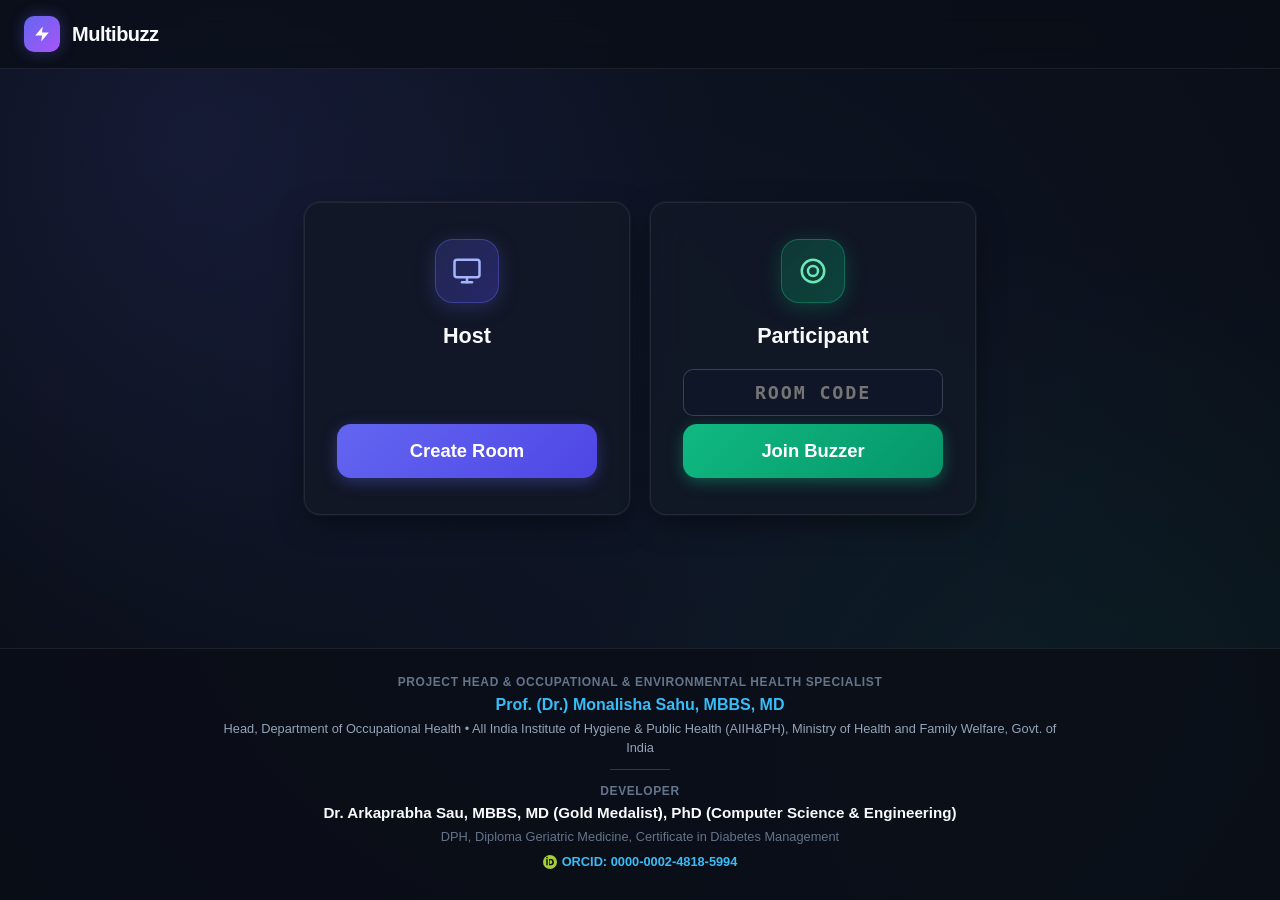
==== commit 06c82214: "Update project leadership: Prof. (Dr.) Monalisha Sahu (Project Head) and Dr. Arkaprabha Sau (Develop" ====
--- a/index.html
+++ b/index.html
@@ -71,24 +71,36 @@
     </main>
 
     <footer style="text-align: center; padding: 1.5rem 1rem; border-top: 1px solid var(--border-color); background: rgba(10, 14, 23, 0.85);">
-        <div style="max-width: 850px; margin: 0 auto; display: flex; flex-direction: column; gap: 5px; line-height: 1.5;">
-            <div style="font-weight: 700; color: var(--text-main); font-size: 0.95rem;">
-                Dr. Arkaprabha Sau, MBBS, MD (Gold Medalist), PhD (Computer Science &amp; Engineering)
+        <div style="max-width: 850px; margin: 0 auto; display: flex; flex-direction: column; gap: 10px; line-height: 1.5;">
+            <!-- Project Head -->
+            <div style="display: flex; flex-direction: column; gap: 2px;">
+                <div style="font-size: 0.75rem; text-transform: uppercase; letter-spacing: 0.05em; color: var(--text-dim); font-weight: 700;">Project Head &amp; Occupational &amp; Environmental Health Specialist</div>
+                <div style="font-weight: 800; color: #38bdf8; font-size: 1rem;">
+                    Prof. (Dr.) Monalisha Sahu, MBBS, MD
+                </div>
+                <div style="font-size: 0.8rem; color: var(--text-muted);">
+                    Head, Department of Occupational Health &bull; All India Institute of Hygiene &amp; Public Health (AIIH&amp;PH), Ministry of Health and Family Welfare, Govt. of India
+                </div>
             </div>
-            <div style="font-size: 0.8rem; color: var(--text-dim);">
-                DPH, Diploma Geriatric Medicine, Certificate in Diabetes Management
-            </div>
-            <div style="font-size: 0.8rem; color: var(--text-muted); font-weight: 500;">
-                Project Head &amp; Occupational &amp; Environmental Health Specialist | Head, Department of Occupational Health
-            </div>
-            <div style="font-size: 0.8rem; color: var(--text-dim);">
-                All India Institute of Hygiene &amp; Public Health (AIIH&amp;PH), Ministry of Health and Family Welfare, Govt. of India
-            </div>
-            <div style="margin-top: 6px;">
-                <a href="https://orcid.org/0000-0002-4818-5994" target="_blank" rel="noopener noreferrer" style="color: #38bdf8; text-decoration: none; font-size: 0.8rem; display: inline-flex; align-items: center; gap: 5px; font-weight: 600;">
-                    <svg width="14" height="14" viewBox="0 0 256 256" fill="#a6ce39"><path d="M128,0A128,128,0,1,0,256,128,128,128,0,0,0,128,0ZM86.35,186.25H60V73.45H86.35ZM73.18,60.67A15.35,15.35,0,1,1,88.52,45.32,15.35,15.35,0,0,1,73.18,60.67ZM199.78,137.6c0,29.83-20.12,48.65-49.88,48.65H110.15V73.45h42.15C179.8,73.45,199.78,94.27,199.78,137.6Zm-63.28-41.6h-14v68.5h14c18.5,0,32.75-10.75,32.75-34.25S155,96,136.5,96Z"/></svg>
-                    ORCID: 0000-0002-4818-5994
-                </a>
+
+            <!-- Divider line -->
+            <div style="width: 60px; height: 1px; background: var(--border-bright); margin: 2px auto;"></div>
+
+            <!-- Developer -->
+            <div style="display: flex; flex-direction: column; gap: 2px;">
+                <div style="font-size: 0.75rem; text-transform: uppercase; letter-spacing: 0.05em; color: var(--text-dim); font-weight: 700;">Developer</div>
+                <div style="font-weight: 700; color: var(--text-main); font-size: 0.95rem;">
+                    Dr. Arkaprabha Sau, MBBS, MD (Gold Medalist), PhD (Computer Science &amp; Engineering)
+                </div>
+                <div style="font-size: 0.8rem; color: var(--text-dim);">
+                    DPH, Diploma Geriatric Medicine, Certificate in Diabetes Management
+                </div>
+                <div style="margin-top: 4px;">
+                    <a href="https://orcid.org/0000-0002-4818-5994" target="_blank" rel="noopener noreferrer" style="color: #38bdf8; text-decoration: none; font-size: 0.8rem; display: inline-flex; align-items: center; gap: 5px; font-weight: 600;">
+                        <svg width="14" height="14" viewBox="0 0 256 256" fill="#a6ce39"><path d="M128,0A128,128,0,1,0,256,128,128,128,0,0,0,128,0ZM86.35,186.25H60V73.45H86.35ZM73.18,60.67A15.35,15.35,0,1,1,88.52,45.32,15.35,15.35,0,0,1,73.18,60.67ZM199.78,137.6c0,29.83-20.12,48.65-49.88,48.65H110.15V73.45h42.15C179.8,73.45,199.78,94.27,199.78,137.6Zm-63.28-41.6h-14v68.5h14c18.5,0,32.75-10.75,32.75-34.25S155,96,136.5,96Z"/></svg>
+                        ORCID: 0000-0002-4818-5994
+                    </a>
+                </div>
             </div>
         </div>
     </footer>
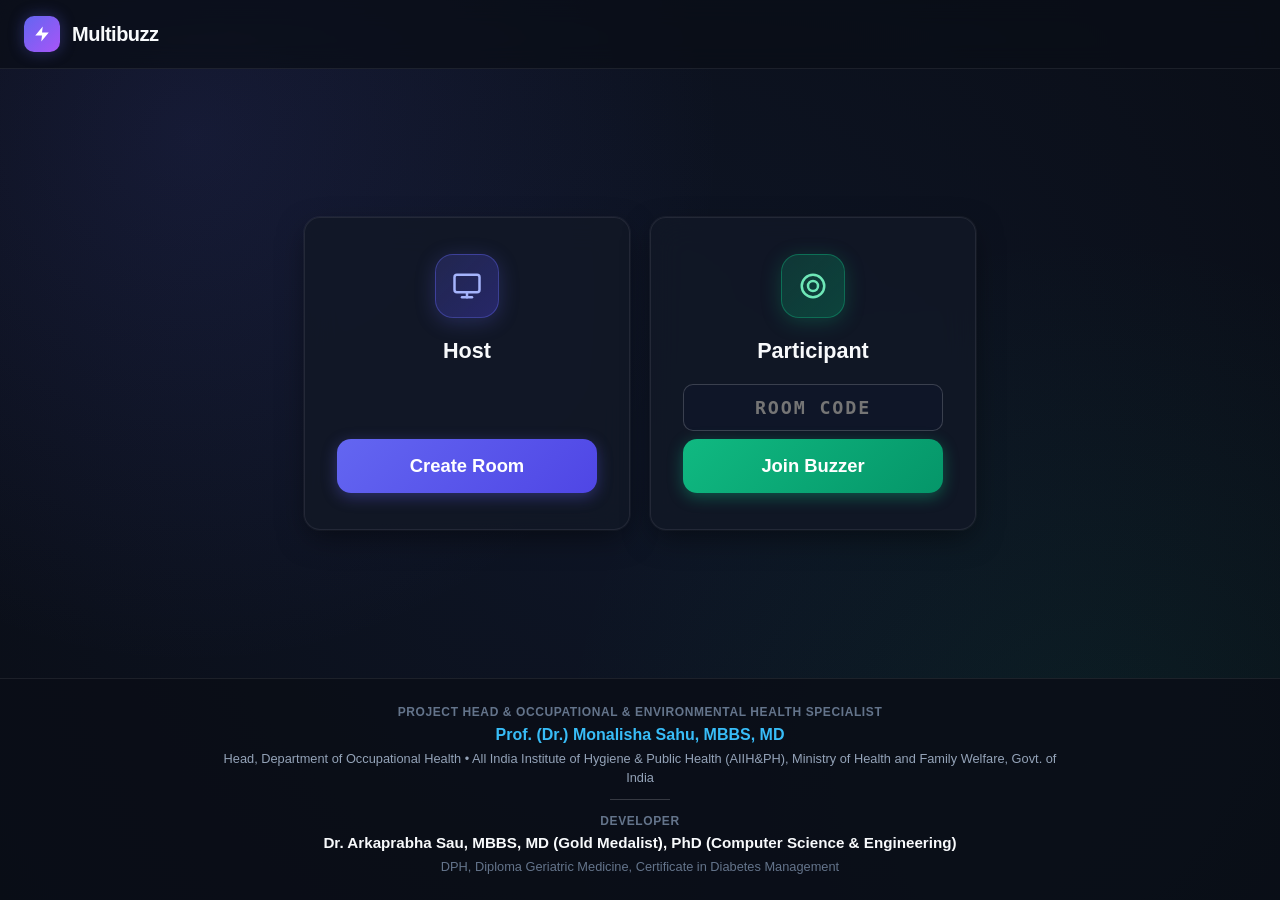
==== commit 1c138a39: "Remove ORCID references across all pages and documentation" ====
--- a/index.html
+++ b/index.html
@@ -95,12 +95,6 @@
                 <div style="font-size: 0.8rem; color: var(--text-dim);">
                     DPH, Diploma Geriatric Medicine, Certificate in Diabetes Management
                 </div>
-                <div style="margin-top: 4px;">
-                    <a href="https://orcid.org/0000-0002-4818-5994" target="_blank" rel="noopener noreferrer" style="color: #38bdf8; text-decoration: none; font-size: 0.8rem; display: inline-flex; align-items: center; gap: 5px; font-weight: 600;">
-                        <svg width="14" height="14" viewBox="0 0 256 256" fill="#a6ce39"><path d="M128,0A128,128,0,1,0,256,128,128,128,0,0,0,128,0ZM86.35,186.25H60V73.45H86.35ZM73.18,60.67A15.35,15.35,0,1,1,88.52,45.32,15.35,15.35,0,0,1,73.18,60.67ZM199.78,137.6c0,29.83-20.12,48.65-49.88,48.65H110.15V73.45h42.15C179.8,73.45,199.78,94.27,199.78,137.6Zm-63.28-41.6h-14v68.5h14c18.5,0,32.75-10.75,32.75-34.25S155,96,136.5,96Z"/></svg>
-                        ORCID: 0000-0002-4818-5994
-                    </a>
-                </div>
             </div>
         </div>
     </footer>
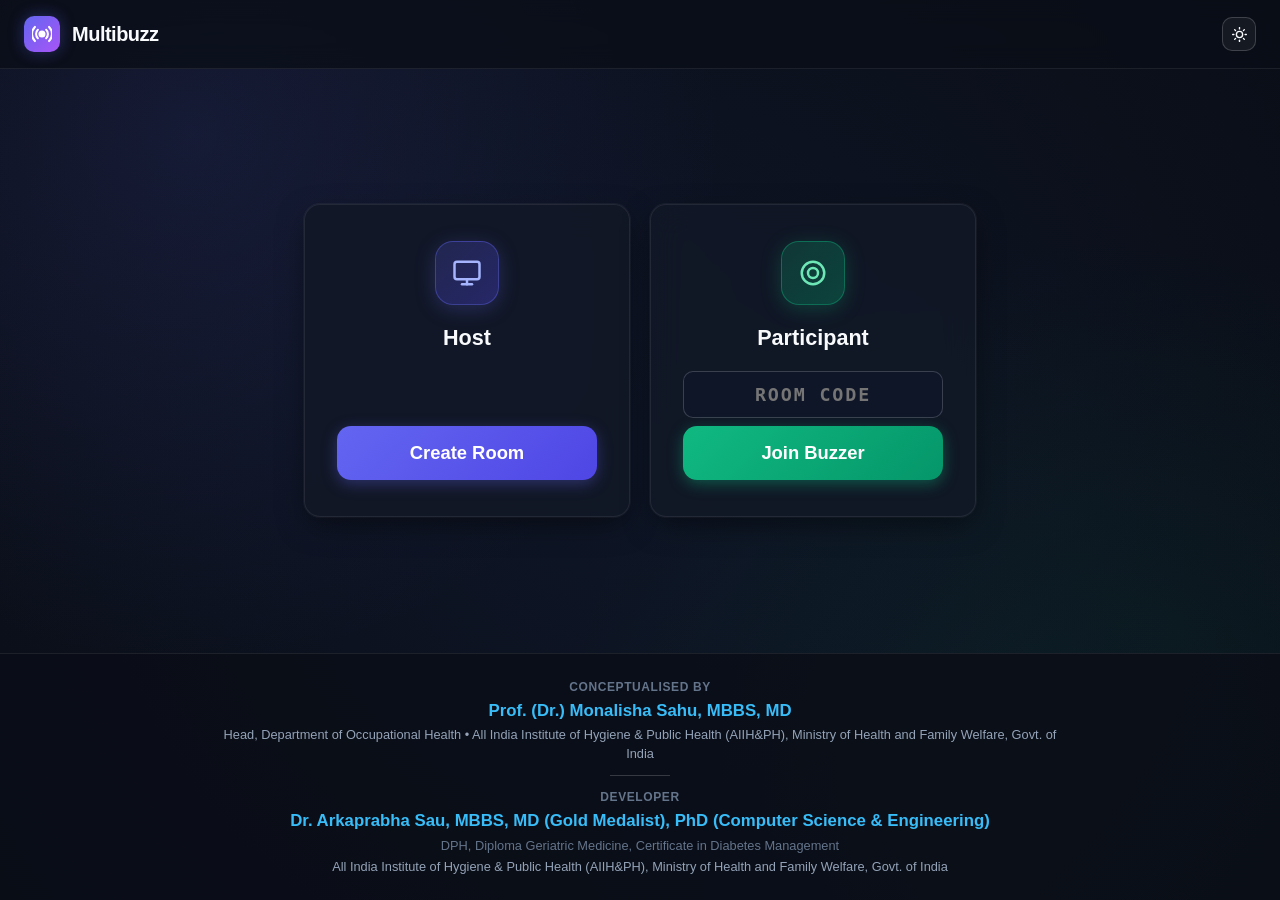
==== commit 8e92c17f: "Add Day & Night mode, PWA mobile installability, brand icon update, and accreditation styling" ====
--- a/index.html
+++ b/index.html
@@ -3,8 +3,21 @@
 <head>
     <meta charset="UTF-8">
     <meta name="viewport" content="width=device-width, initial-scale=1.0">
-    <title>Multibuzz</title>
+    <title>Multibuzz - Real-Time Quiz Buzzer</title>
+    
+    <!-- PWA & Mobile Meta Tags -->
+    <link rel="manifest" href="manifest.json">
+    <meta name="theme-color" content="#6366f1">
+    <meta name="apple-mobile-web-app-capable" content="yes">
+    <meta name="apple-mobile-web-app-status-bar-style" content="black-translucent">
+    <link rel="apple-touch-icon" href="assets/icon-192.png">
+    <link rel="icon" type="image/svg+xml" href="assets/icon.svg">
+
     <link rel="stylesheet" href="css/styles.css">
+    
+    <!-- Theme & PWA Controllers -->
+    <script src="js/theme.js"></script>
+    <script src="js/pwa.js"></script>
     <style>
         .portal-grid {
             display: grid;
@@ -28,12 +41,27 @@
     <header>
         <a href="index.html" class="brand">
             <div class="brand-icon">
-                <svg width="18" height="18" viewBox="0 0 24 24" fill="currentColor">
-                    <path d="M13 2L3 14h9l-1 8 10-12h-9l1-8z"/>
+                <svg width="20" height="20" viewBox="0 0 24 24" fill="none" stroke="currentColor" stroke-width="2.5" stroke-linecap="round" stroke-linejoin="round">
+                    <circle cx="12" cy="12" r="3" fill="currentColor"></circle>
+                    <path d="M7 17A7 7 0 0 1 7 7"></path>
+                    <path d="M17 7a7 7 0 0 1 0 10"></path>
+                    <path d="M3.5 20.5a12 12 0 0 1 0-17"></path>
+                    <path d="M20.5 3.5a12 12 0 0 1 0 17"></path>
                 </svg>
             </div>
             <span>Multibuzz</span>
         </a>
+
+        <div style="display: flex; align-items: center; gap: 8px;">
+            <!-- Install Mobile App Button -->
+            <button class="btn btn-outline btn-install-app" style="display: none; padding: 5px 12px; font-size: 0.82rem;" title="Install on Mobile">
+                📲 Install App
+            </button>
+
+            <!-- Day & Night Mode Toggle -->
+            <button class="btn btn-outline btn-icon btn-theme-toggle" style="height: 34px; width: 34px; padding: 0;" title="Toggle Day/Night Mode">
+            </button>
+        </div>
     </header>
 
     <main class="portal-grid">
@@ -72,10 +100,10 @@
 
     <footer style="text-align: center; padding: 1.5rem 1rem; border-top: 1px solid var(--border-color); background: rgba(10, 14, 23, 0.85);">
         <div style="max-width: 850px; margin: 0 auto; display: flex; flex-direction: column; gap: 10px; line-height: 1.5;">
-            <!-- Project Head -->
+            <!-- Conceptualised by -->
             <div style="display: flex; flex-direction: column; gap: 2px;">
-                <div style="font-size: 0.75rem; text-transform: uppercase; letter-spacing: 0.05em; color: var(--text-dim); font-weight: 700;">Project Head &amp; Occupational &amp; Environmental Health Specialist</div>
-                <div style="font-weight: 800; color: #38bdf8; font-size: 1rem;">
+                <div style="font-size: 0.75rem; text-transform: uppercase; letter-spacing: 0.05em; color: var(--text-dim); font-weight: 700;">Conceptualised by</div>
+                <div style="font-weight: 800; color: #38bdf8; font-size: 1.05rem;">
                     Prof. (Dr.) Monalisha Sahu, MBBS, MD
                 </div>
                 <div style="font-size: 0.8rem; color: var(--text-muted);">
@@ -89,11 +117,14 @@
             <!-- Developer -->
             <div style="display: flex; flex-direction: column; gap: 2px;">
                 <div style="font-size: 0.75rem; text-transform: uppercase; letter-spacing: 0.05em; color: var(--text-dim); font-weight: 700;">Developer</div>
-                <div style="font-weight: 700; color: var(--text-main); font-size: 0.95rem;">
+                <div style="font-weight: 800; color: #38bdf8; font-size: 1.05rem;">
                     Dr. Arkaprabha Sau, MBBS, MD (Gold Medalist), PhD (Computer Science &amp; Engineering)
                 </div>
                 <div style="font-size: 0.8rem; color: var(--text-dim);">
                     DPH, Diploma Geriatric Medicine, Certificate in Diabetes Management
+                </div>
+                <div style="font-size: 0.8rem; color: var(--text-muted);">
+                    All India Institute of Hygiene &amp; Public Health (AIIH&amp;PH), Ministry of Health and Family Welfare, Govt. of India
                 </div>
             </div>
         </div>
--- a/css/styles.css
+++ b/css/styles.css
@@ -18,11 +18,32 @@
     --text-main: #f8fafc;
     --text-muted: #94a3b8;
     --text-dim: #64748b;
+    --accent-blue: #38bdf8;
+
+    --input-bg: rgba(15, 23, 42, 0.8);
+    --header-bg: rgba(10, 14, 23, 0.75);
 
     --buzzer-red: #ef4444;
     --buzzer-red-dark: #991b1b;
     --buzzer-green: #10b981;
     --buzzer-green-dark: #065f46;
+}
+
+/* Light / Day Mode Theme */
+[data-theme="light"] {
+    --bg-dark: #f8fafc;
+    --bg-card: rgba(255, 255, 255, 0.92);
+    --bg-card-hover: rgba(255, 255, 255, 1);
+    --border-color: rgba(0, 0, 0, 0.09);
+    --border-bright: rgba(0, 0, 0, 0.18);
+    
+    --text-main: #0f172a;
+    --text-muted: #475569;
+    --text-dim: #64748b;
+    --accent-blue: #0284c7;
+
+    --input-bg: #ffffff;
+    --header-bg: rgba(255, 255, 255, 0.88);
 }
 
 * {
@@ -55,6 +76,58 @@
     border: 1px solid var(--border-color);
     border-radius: 16px;
     box-shadow: 0 10px 30px -5px rgba(0, 0, 0, 0.5), 0 0 0 1px rgba(255, 255, 255, 0.05);
+}
+
+[data-theme="light"] body {
+    background-color: var(--bg-dark);
+    background-image: 
+        radial-gradient(circle at 15% 15%, rgba(99, 102, 241, 0.08) 0%, transparent 40%),
+        radial-gradient(circle at 85% 85%, rgba(16, 185, 129, 0.06) 0%, transparent 40%),
+        radial-gradient(circle at 50% 50%, rgba(241, 245, 249, 0.85) 0%, #f1f5f9 100%);
+}
+
+[data-theme="light"] header {
+    background: var(--header-bg);
+}
+
+[data-theme="light"] .glass-panel {
+    box-shadow: 0 10px 25px -5px rgba(0, 0, 0, 0.07), 0 0 0 1px rgba(0, 0, 0, 0.04);
+}
+
+[data-theme="light"] .btn-outline {
+    background: rgba(0, 0, 0, 0.04);
+    border-color: rgba(0, 0, 0, 0.12);
+    color: var(--text-main);
+}
+
+[data-theme="light"] .btn-outline:hover {
+    background: rgba(0, 0, 0, 0.08);
+}
+
+[data-theme="light"] .buzz-card {
+    background: rgba(255, 255, 255, 0.88);
+    border-color: rgba(0, 0, 0, 0.08);
+}
+
+[data-theme="light"] .buzz-card:hover {
+    background: #ffffff;
+}
+
+[data-theme="light"] .time-pill {
+    background: #f1f5f9;
+    border-color: rgba(0, 0, 0, 0.1);
+    color: #0284c7;
+}
+
+[data-theme="light"] input {
+    background: var(--input-bg) !important;
+    color: var(--text-main) !important;
+    border-color: var(--border-bright) !important;
+}
+
+[data-theme="light"] footer {
+    background: var(--header-bg) !important;
+    border-top-color: var(--border-color) !important;
 }
 
 .glass-panel-interactive {
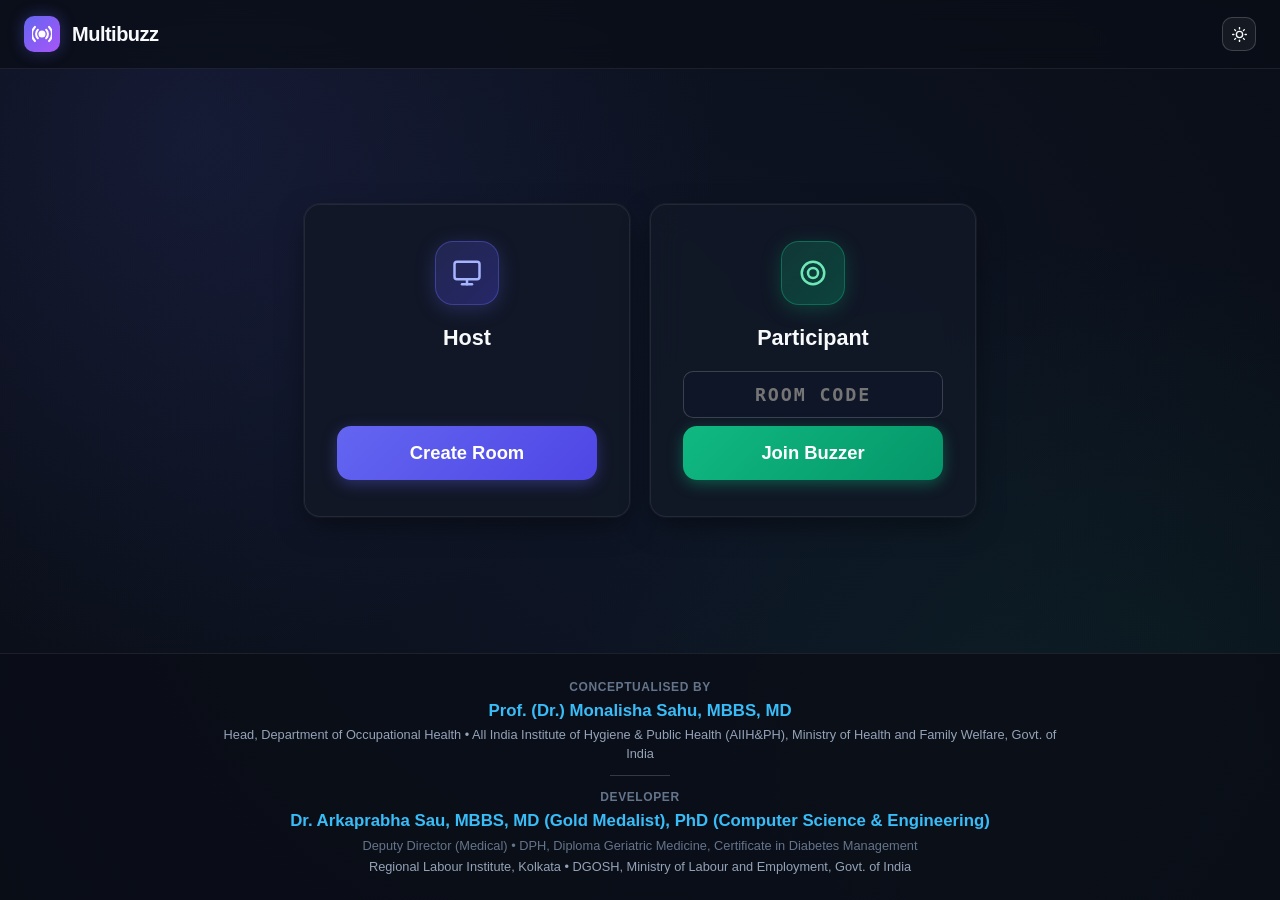
==== commit a3d3a6a7: "Update developer affiliation and designation for Dr. Arkaprabha Sau" ====
--- a/index.html
+++ b/index.html
@@ -121,10 +121,10 @@
                     Dr. Arkaprabha Sau, MBBS, MD (Gold Medalist), PhD (Computer Science &amp; Engineering)
                 </div>
                 <div style="font-size: 0.8rem; color: var(--text-dim);">
-                    DPH, Diploma Geriatric Medicine, Certificate in Diabetes Management
+                    Deputy Director (Medical) &bull; DPH, Diploma Geriatric Medicine, Certificate in Diabetes Management
                 </div>
                 <div style="font-size: 0.8rem; color: var(--text-muted);">
-                    All India Institute of Hygiene &amp; Public Health (AIIH&amp;PH), Ministry of Health and Family Welfare, Govt. of India
+                    Regional Labour Institute, Kolkata &bull; DGOSH, Ministry of Labour and Employment, Govt. of India
                 </div>
             </div>
         </div>
